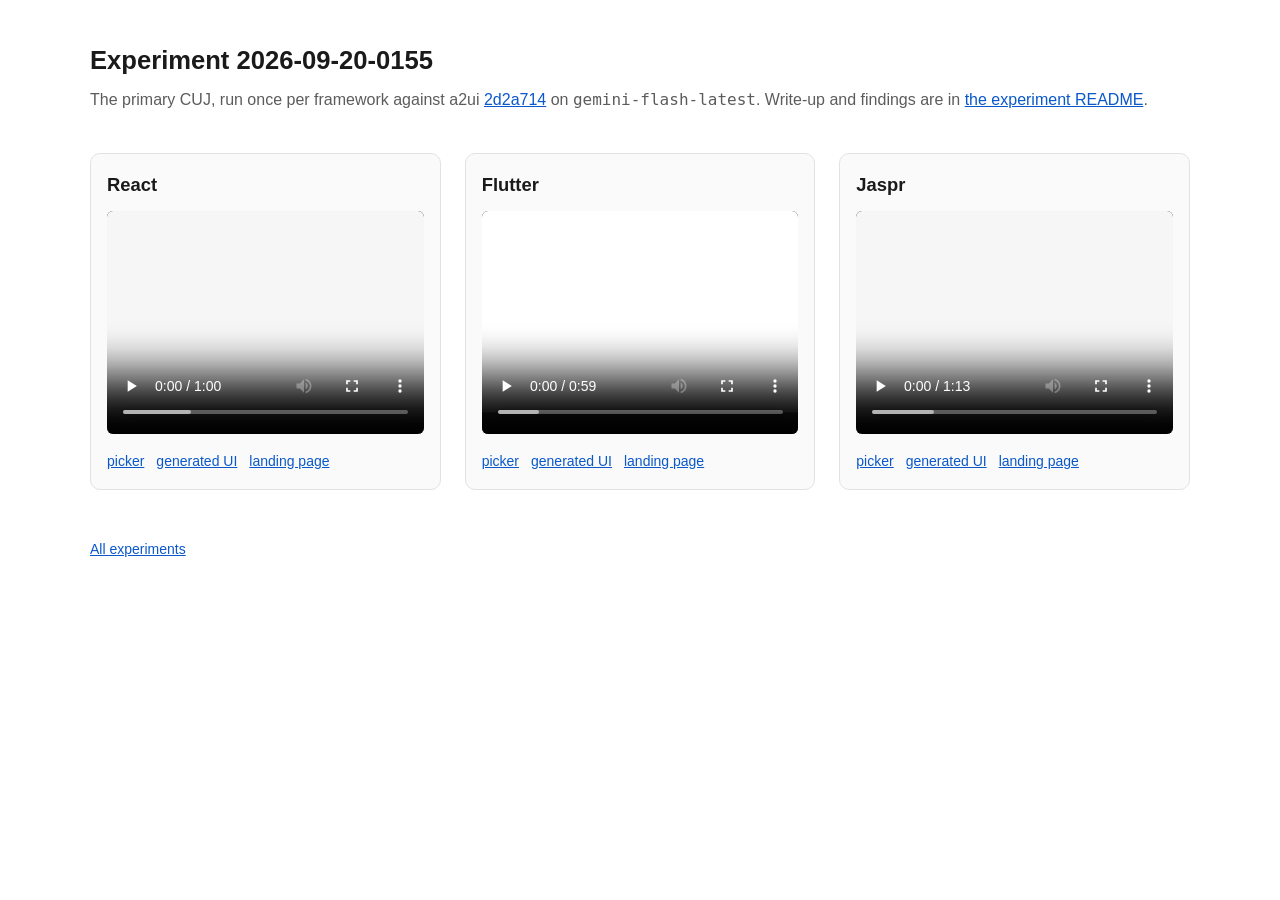
==== ci/experiments/2026-09-20-0155/index.html @ 3d441bd7 "Add media from experiment 2026-09-20-0155 Three CUJ recordings and their stills, plus a gallery page" ====
<!DOCTYPE html>
<html lang="en">
<head>
<meta charset="utf-8">
<meta name="viewport" content="width=device-width, initial-scale=1">
<title>Experiment 2026-09-20-0155</title>
<link rel="stylesheet" href="../../../style.css">
</head>
<body>
  <main>
    <h1>Experiment 2026-09-20-0155</h1>
    <p class="lede">
      The primary CUJ, run once per framework against a2ui
      <a href="https://github.com/a2ui-project/a2ui/commit/2d2a714dafd22590e705c32a47cd5390ab96fdc5">2d2a714</a>
      on <code>gemini-flash-latest</code>. Write-up and findings are in
      <a href="https://github.com/polina-c/a2ui-spikes/blob/main/ci/experiments/2026-09-20-0155/README.md">the experiment README</a>.
    </p>
    <div class="arms">
      <section class="arm">
        <h2>React</h2>
        <video controls preload="metadata" src="videos/react.webm"></video>
        <ul class="stills">
          <li><a href="videos/react-picker.png">picker</a></li>
          <li><a href="videos/react-generated-ui.png">generated UI</a></li>
          <li><a href="videos/react-landing.png">landing page</a></li>
        </ul>
      </section>
      <section class="arm">
        <h2>Flutter</h2>
        <video controls preload="metadata" src="videos/flutter.webm"></video>
        <ul class="stills">
          <li><a href="videos/flutter-picker.png">picker</a></li>
          <li><a href="videos/flutter-generated-ui.png">generated UI</a></li>
          <li><a href="videos/flutter-landing.png">landing page</a></li>
        </ul>
      </section>
      <section class="arm">
        <h2>Jaspr</h2>
        <video controls preload="metadata" src="videos/jaspr.webm"></video>
        <ul class="stills">
          <li><a href="videos/jaspr-picker.png">picker</a></li>
          <li><a href="videos/jaspr-generated-ui.png">generated UI</a></li>
          <li><a href="videos/jaspr-landing.png">landing page</a></li>
        </ul>
      </section>
    </div>
    <footer><a href="../../../">All experiments</a></footer>
  </main>
</body>
</html>
---- style.css ----
/* Shared by every gallery page. Kept in one file at the site root so a new
   experiment page is just markup. */
:root {
  color-scheme: light dark;
  --bg: #ffffff;
  --fg: #1a1a1a;
  --muted: #5c5c5c;
  --line: #e2e2e2;
  --card: #fafafa;
  --link: #0a58ca;
}
@media (prefers-color-scheme: dark) {
  :root {
    --bg: #131313;
    --fg: #e8e8e8;
    --muted: #9a9a9a;
    --line: #2c2c2c;
    --card: #1c1c1c;
    --link: #79b0ff;
  }
}
* { box-sizing: border-box; }
body {
  margin: 0;
  padding: 2.5rem 1rem 4rem;
  background: var(--bg);
  color: var(--fg);
  font: 16px/1.6 -apple-system, BlinkMacSystemFont, "Segoe UI", Helvetica, Arial, sans-serif;
}
main { max-width: 1100px; margin: 0 auto; }
h1 { font-size: 1.6rem; margin: 0 0 .4rem; }
h2 { font-size: 1.15rem; margin: 0 0 .75rem; }
a { color: var(--link); }
.lede { color: var(--muted); margin: 0 0 2.5rem; }
.arms {
  display: grid;
  gap: 1.5rem;
  grid-template-columns: repeat(auto-fit, minmax(300px, 1fr));
}
.arm {
  border: 1px solid var(--line);
  border-radius: 10px;
  background: var(--card);
  padding: 1rem;
}
.arm video {
  width: 100%;
  border-radius: 6px;
  background: #000;
  display: block;
}
.stills { margin: .85rem 0 0; padding: 0; list-style: none; display: flex; flex-wrap: wrap; gap: .75rem; }
.stills a { font-size: .875rem; }
footer { margin-top: 3rem; color: var(--muted); font-size: .875rem; }
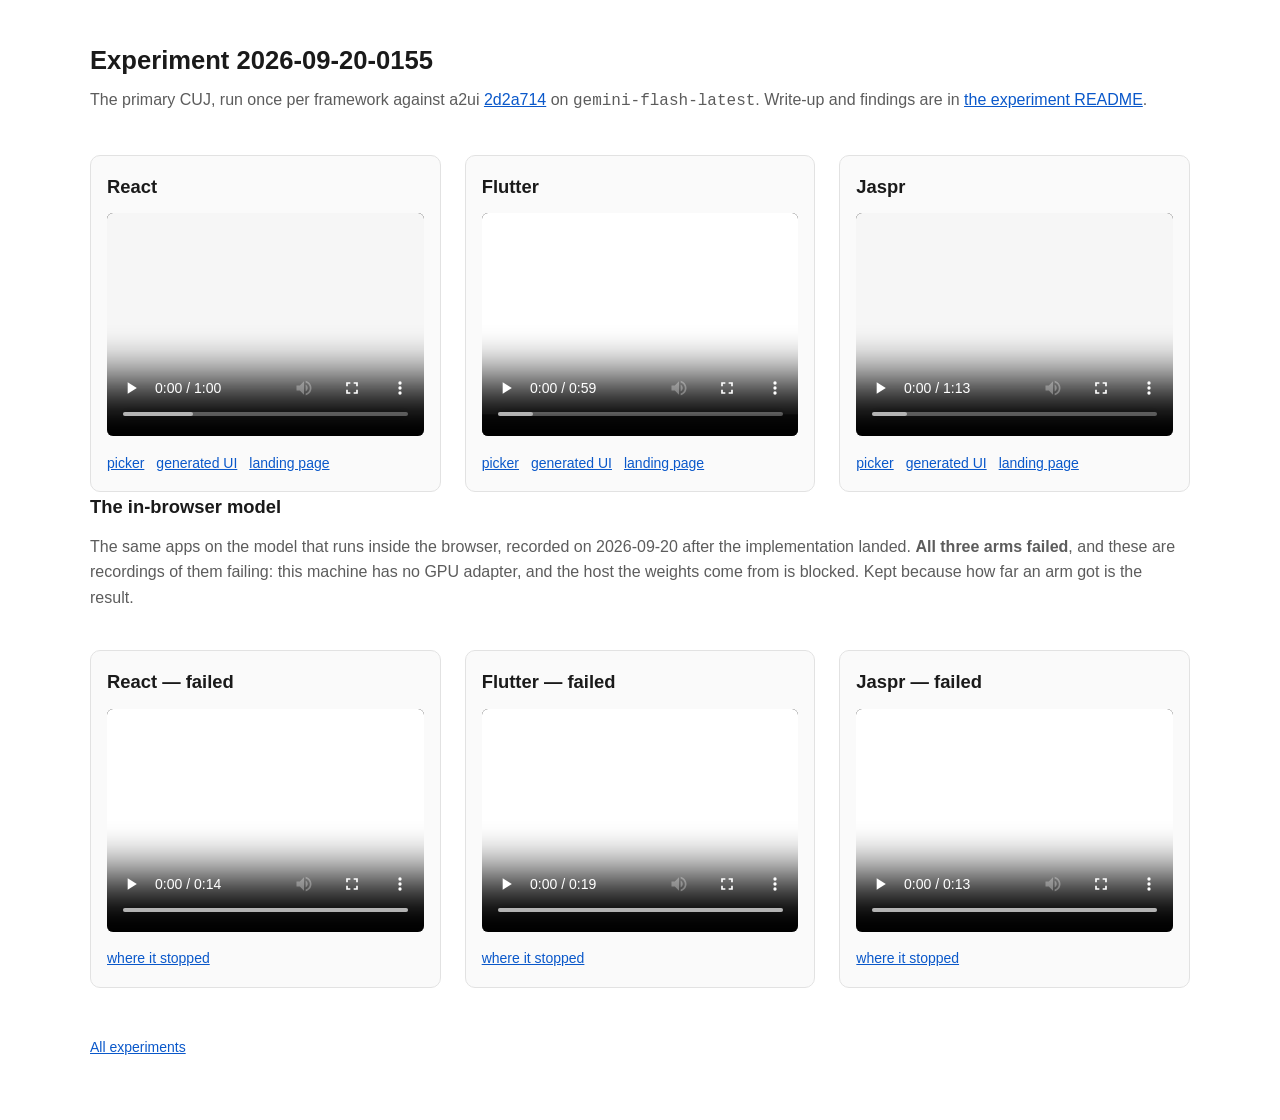
==== commit 0fd7f669: "Add the in-browser arms from experiment 2026-09-20-0155 Three recordings of the same apps on the mod" ====
--- a/ci/experiments/2026-09-20-0155/index.html
+++ b/ci/experiments/2026-09-20-0155/index.html
@@ -44,6 +44,38 @@
         </ul>
       </section>
     </div>
+
+    <h2>The in-browser model</h2>
+    <p class="lede">
+      The same apps on the model that runs inside the browser, recorded on
+      2026-09-20 after the implementation landed. <strong>All three arms
+      failed</strong>, and these are recordings of them failing: this machine
+      has no GPU adapter, and the host the weights come from is blocked. Kept
+      because how far an arm got is the result.
+    </p>
+    <div class="arms">
+      <section class="arm">
+        <h2>React &mdash; failed</h2>
+        <video controls preload="metadata" src="videos/react-webllm.webm"></video>
+        <ul class="stills">
+          <li><a href="videos/react-webllm-failure.png">where it stopped</a></li>
+        </ul>
+      </section>
+      <section class="arm">
+        <h2>Flutter &mdash; failed</h2>
+        <video controls preload="metadata" src="videos/flutter-webllm.webm"></video>
+        <ul class="stills">
+          <li><a href="videos/flutter-webllm-failure.png">where it stopped</a></li>
+        </ul>
+      </section>
+      <section class="arm">
+        <h2>Jaspr &mdash; failed</h2>
+        <video controls preload="metadata" src="videos/jaspr-webllm.webm"></video>
+        <ul class="stills">
+          <li><a href="videos/jaspr-webllm-failure.png">where it stopped</a></li>
+        </ul>
+      </section>
+    </div>
     <footer><a href="../../../">All experiments</a></footer>
   </main>
 </body>
